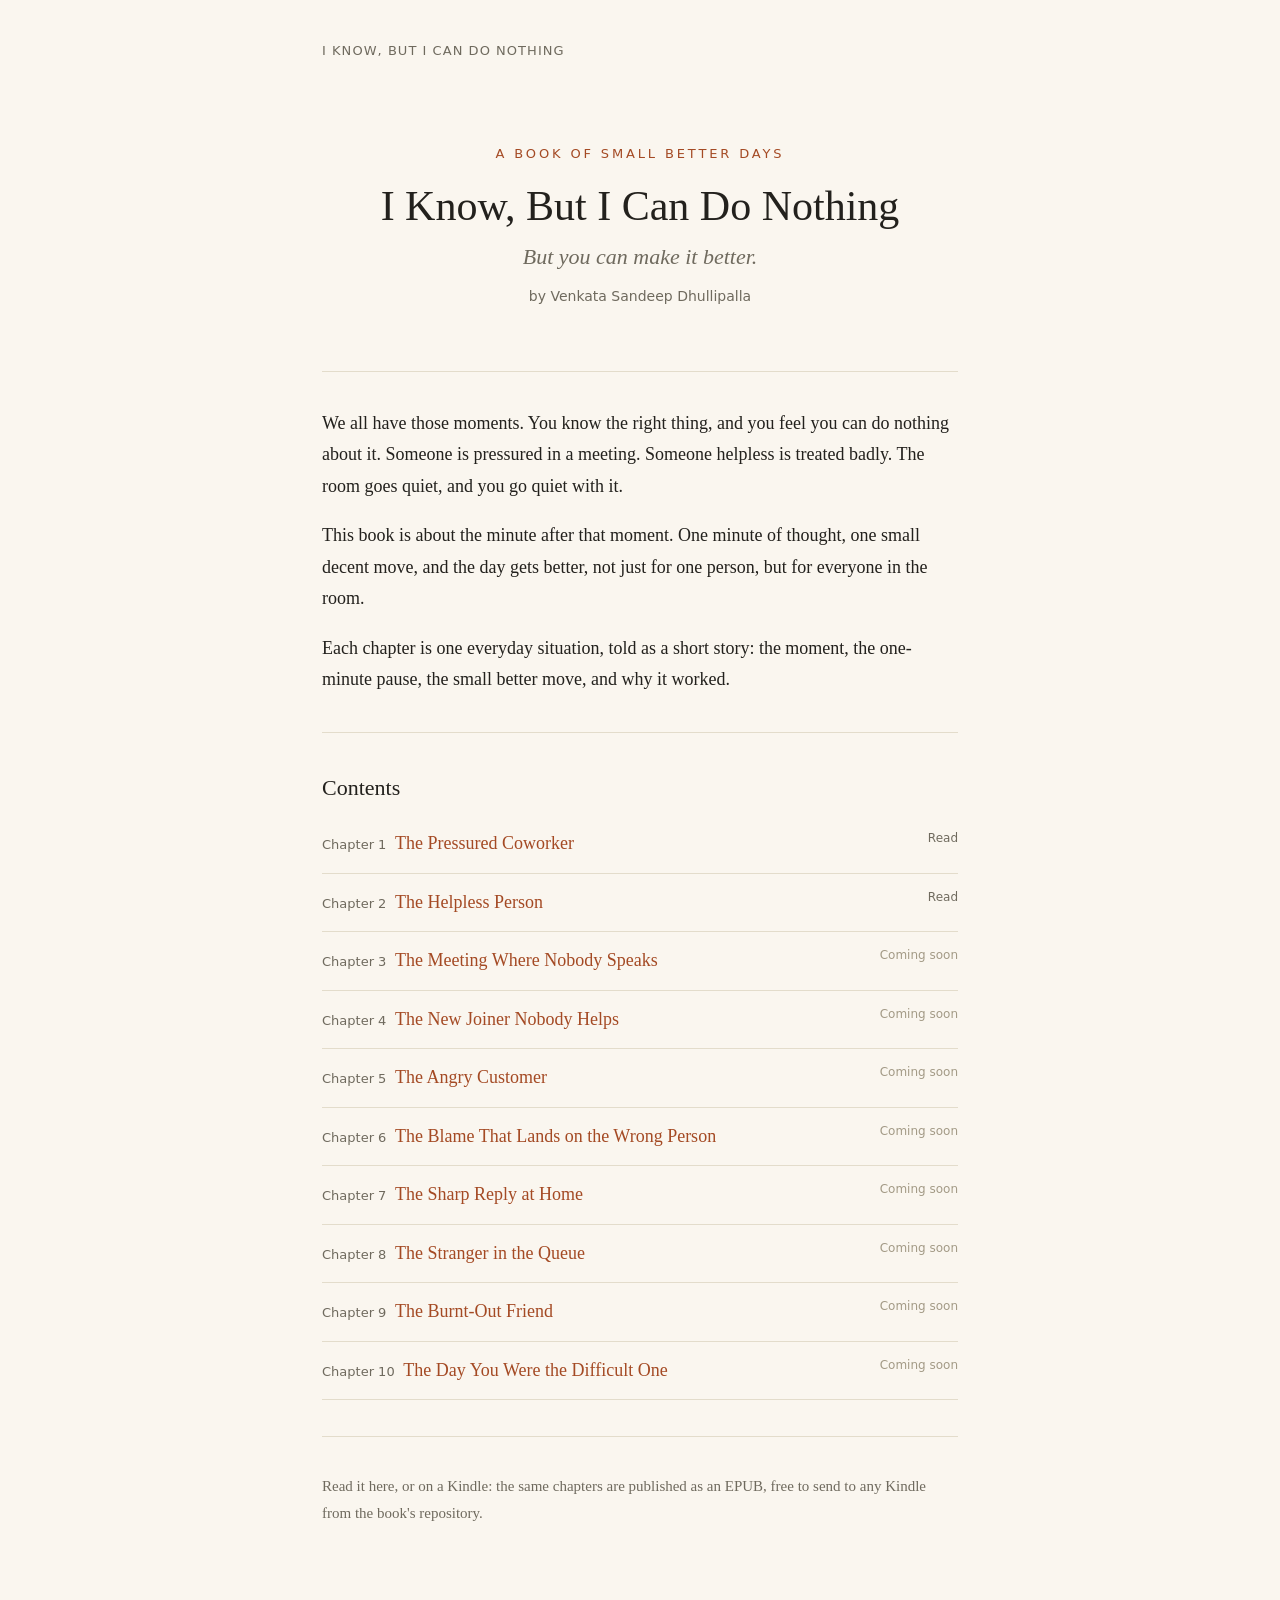
==== docs/index.html @ b76ef497 "Initial commit: I Know, But I Can Do Nothing - Chapters 1 and 2, GitHub Pages site, Kindle EPUB" ====
<!DOCTYPE html>
<html lang="en">
<head>
<meta charset="utf-8">
<meta name="viewport" content="width=device-width, initial-scale=1">
<title>I Know, But I Can Do Nothing | I Know, But I Can Do Nothing</title>
<link rel="stylesheet" href="style.css">
</head>
<body>
<div class="wrap">

<div class="topnav"><a href="index.html">I Know, But I Can Do Nothing</a></div>
<div class="cover">
<div class="kicker">A book of small better days</div>
<h1>I Know, But I Can Do Nothing</h1>
<p class="tagline">But you can make it better.</p>
<p class="author">by Venkata Sandeep Dhullipalla</p>
</div>
<hr class="rule">
<p>We all have those moments. You know the right thing, and you feel you can do nothing about it. Someone is pressured in a meeting. Someone helpless is treated badly. The room goes quiet, and you go quiet with it.</p>
<p>This book is about the minute after that moment. One minute of thought, one small decent move, and the day gets better, not just for one person, but for everyone in the room.</p>
<p>Each chapter is one everyday situation, told as a short story: the moment, the one-minute pause, the small better move, and why it worked.</p>
<hr class="rule">
<h2>Contents</h2>
<ul class="toc">
<li><span><span class="n">Chapter 1</span> &nbsp;<a href="01-the-pressured-coworker.html">The Pressured Coworker</a></span><span class="st ">Read</span></li><li><span><span class="n">Chapter 2</span> &nbsp;<a href="02-the-helpless-person.html">The Helpless Person</a></span><span class="st ">Read</span></li><li><span><span class="n">Chapter 3</span> &nbsp;<a href="03-the-meeting-where-nobody-speaks.html">The Meeting Where Nobody Speaks</a></span><span class="st soon">Coming soon</span></li><li><span><span class="n">Chapter 4</span> &nbsp;<a href="04-the-new-joiner-nobody-helps.html">The New Joiner Nobody Helps</a></span><span class="st soon">Coming soon</span></li><li><span><span class="n">Chapter 5</span> &nbsp;<a href="05-the-angry-customer.html">The Angry Customer</a></span><span class="st soon">Coming soon</span></li><li><span><span class="n">Chapter 6</span> &nbsp;<a href="06-the-blame-that-lands-on-the-wrong-person.html">The Blame That Lands on the Wrong Person</a></span><span class="st soon">Coming soon</span></li><li><span><span class="n">Chapter 7</span> &nbsp;<a href="07-the-sharp-reply-at-home.html">The Sharp Reply at Home</a></span><span class="st soon">Coming soon</span></li><li><span><span class="n">Chapter 8</span> &nbsp;<a href="08-the-stranger-in-the-queue.html">The Stranger in the Queue</a></span><span class="st soon">Coming soon</span></li><li><span><span class="n">Chapter 9</span> &nbsp;<a href="09-the-burnt-out-friend.html">The Burnt-Out Friend</a></span><span class="st soon">Coming soon</span></li><li><span><span class="n">Chapter 10</span> &nbsp;<a href="10-the-day-you-were-the-difficult-one.html">The Day You Were the Difficult One</a></span><span class="st soon">Coming soon</span></li>
</ul>
<hr class="rule">
<p class="small">Read it here, or on a Kindle: the same chapters are published as an EPUB, free to send to any Kindle from the book's repository.</p>

</div>
</body>
</html>
---- docs/style.css ----
/* Book reader styles: I Know, But I Can Do Nothing */
:root {
  --paper: #faf6ef;
  --ink: #23211d;
  --muted: #6f6a5e;
  --accent: #a44a24;
  --line: #e3dccb;
  --card: #fffdf8;
}
* { box-sizing: border-box; }
body {
  margin: 0;
  background: var(--paper);
  color: var(--ink);
  font-family: Georgia, "Times New Roman", serif;
  font-size: 18px;
  line-height: 1.75;
}
.wrap { max-width: 680px; margin: 0 auto; padding: 40px 22px 80px; }
a { color: var(--accent); text-decoration: none; }
a:hover { text-decoration: underline; }
.topnav {
  font-family: system-ui, sans-serif;
  font-size: 13px;
  letter-spacing: 0.08em;
  text-transform: uppercase;
  color: var(--muted);
  margin-bottom: 32px;
}
.topnav a { color: var(--muted); }
.cover { text-align: center; padding: 48px 0 8px; }
.cover .kicker {
  font-family: system-ui, sans-serif;
  font-size: 13px;
  letter-spacing: 0.22em;
  text-transform: uppercase;
  color: var(--accent);
}
.cover h1 { font-size: 42px; line-height: 1.15; margin: 16px 0 8px; font-weight: normal; }
.cover .tagline { font-style: italic; font-size: 22px; color: var(--muted); margin: 0 0 8px; }
.cover .author { font-family: system-ui, sans-serif; font-size: 14px; color: var(--muted); }
.rule { border: none; border-top: 1px solid var(--line); margin: 36px 0; }
.toc { list-style: none; padding: 0; margin: 0; }
.toc li {
  display: flex;
  justify-content: space-between;
  gap: 16px;
  padding: 13px 0;
  border-bottom: 1px solid var(--line);
}
.toc .n { font-family: system-ui, sans-serif; font-size: 13px; color: var(--muted); white-space: nowrap; }
.toc .st { font-family: system-ui, sans-serif; font-size: 12px; color: var(--muted); white-space: nowrap; }
.toc .soon { color: #a39a86; }
h1.chapter { font-size: 32px; line-height: 1.25; font-weight: normal; margin: 8px 0 24px; }
h2 { font-size: 22px; margin: 36px 0 8px; font-weight: normal; }
h2::before { content: ""; }
p { margin: 0 0 18px; }
.chapternav {
  display: flex;
  justify-content: space-between;
  gap: 16px;
  margin-top: 48px;
  padding-top: 20px;
  border-top: 1px solid var(--line);
  font-family: system-ui, sans-serif;
  font-size: 15px;
}
.note {
  background: var(--card);
  border: 1px solid var(--line);
  border-radius: 8px;
  padding: 16px 20px;
  font-size: 16px;
}
.small { font-size: 15px; color: var(--muted); }
@media (max-width: 600px) {
  body { font-size: 17px; }
  .cover h1 { font-size: 32px; }
}
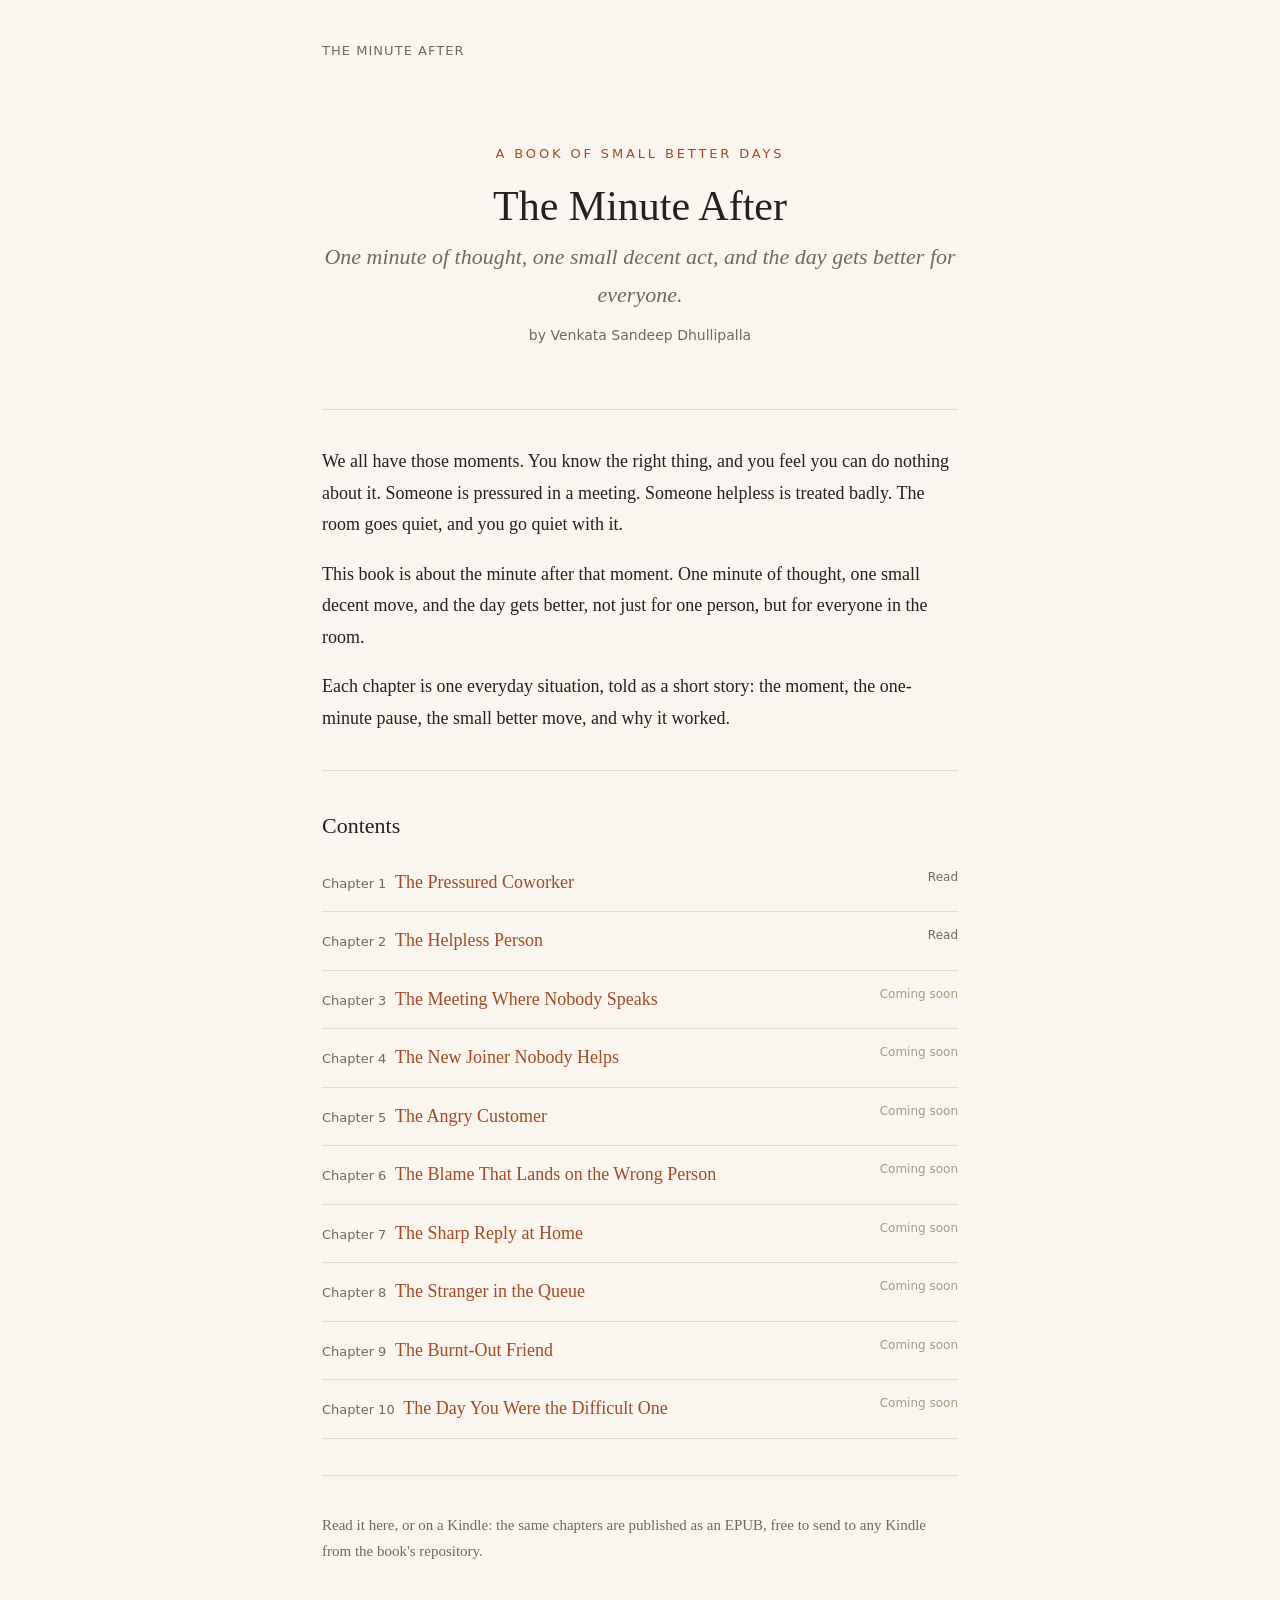
==== commit 063d8e2c: "Retitle the book: The Minute After - One minute of thought, one small decent act, and the day gets b" ====
--- a/docs/index.html
+++ b/docs/index.html
@@ -3,17 +3,17 @@
 <head>
 <meta charset="utf-8">
 <meta name="viewport" content="width=device-width, initial-scale=1">
-<title>I Know, But I Can Do Nothing | I Know, But I Can Do Nothing</title>
+<title>The Minute After | The Minute After</title>
 <link rel="stylesheet" href="style.css">
 </head>
 <body>
 <div class="wrap">
 
-<div class="topnav"><a href="index.html">I Know, But I Can Do Nothing</a></div>
+<div class="topnav"><a href="index.html">The Minute After</a></div>
 <div class="cover">
 <div class="kicker">A book of small better days</div>
-<h1>I Know, But I Can Do Nothing</h1>
-<p class="tagline">But you can make it better.</p>
+<h1>The Minute After</h1>
+<p class="tagline">One minute of thought, one small decent act, and the day gets better for everyone.</p>
 <p class="author">by Venkata Sandeep Dhullipalla</p>
 </div>
 <hr class="rule">
--- a/docs/style.css
+++ b/docs/style.css
@@ -1,4 +1,4 @@
-/* Book reader styles: I Know, But I Can Do Nothing */
+/* Book reader styles: The Minute After */
 :root {
   --paper: #faf6ef;
   --ink: #23211d;
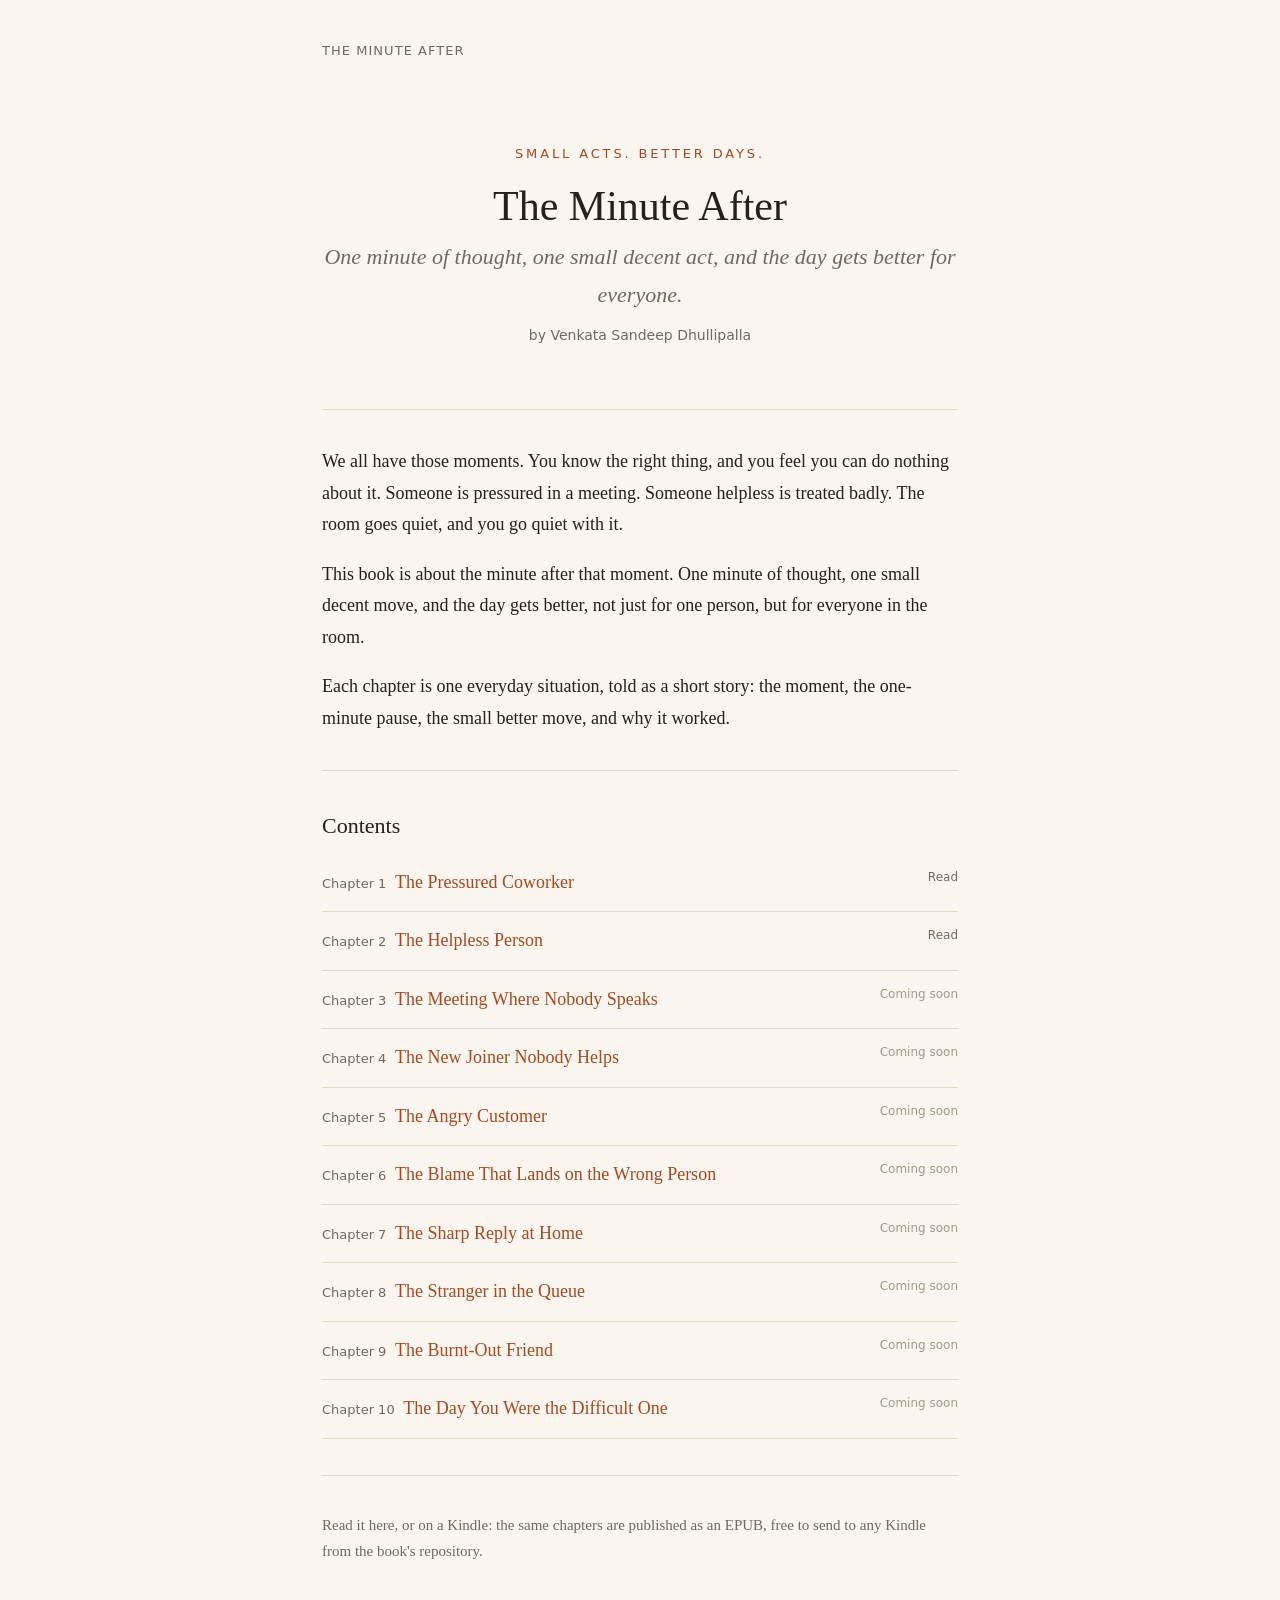
==== commit 8f8d5445: "Adopt the master writing prompt (WRITING_GUIDE.md); subtitle Small Acts. Better Days. on the cover a" ====
--- a/docs/index.html
+++ b/docs/index.html
@@ -11,7 +11,7 @@
 
 <div class="topnav"><a href="index.html">The Minute After</a></div>
 <div class="cover">
-<div class="kicker">A book of small better days</div>
+<div class="kicker">Small Acts. Better Days.</div>
 <h1>The Minute After</h1>
 <p class="tagline">One minute of thought, one small decent act, and the day gets better for everyone.</p>
 <p class="author">by Venkata Sandeep Dhullipalla</p>
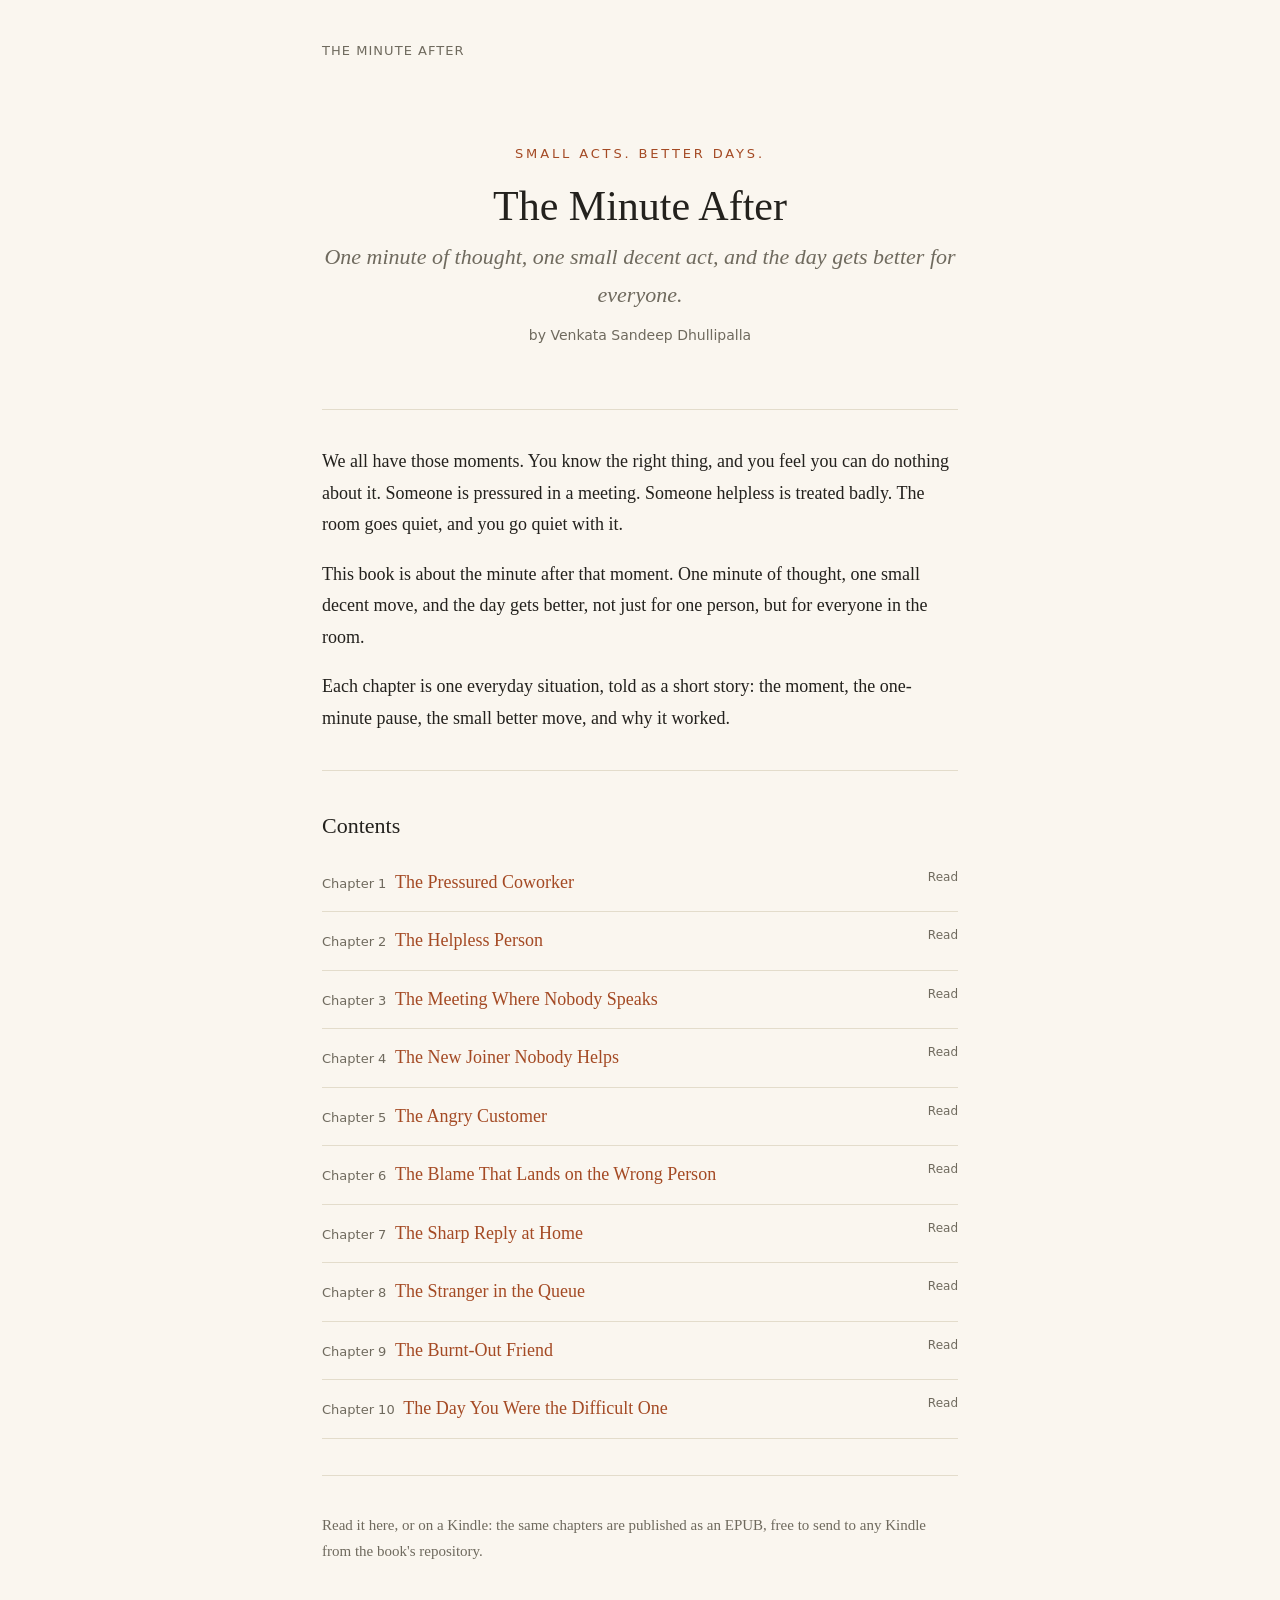
==== commit f4fd2140: "Write Chapters 3-10 to the master prompt: connected world, growing complexity, flawed narrator, impe" ====
--- a/docs/index.html
+++ b/docs/index.html
@@ -23,7 +23,7 @@
 <hr class="rule">
 <h2>Contents</h2>
 <ul class="toc">
-<li><span><span class="n">Chapter 1</span> &nbsp;<a href="01-the-pressured-coworker.html">The Pressured Coworker</a></span><span class="st ">Read</span></li><li><span><span class="n">Chapter 2</span> &nbsp;<a href="02-the-helpless-person.html">The Helpless Person</a></span><span class="st ">Read</span></li><li><span><span class="n">Chapter 3</span> &nbsp;<a href="03-the-meeting-where-nobody-speaks.html">The Meeting Where Nobody Speaks</a></span><span class="st soon">Coming soon</span></li><li><span><span class="n">Chapter 4</span> &nbsp;<a href="04-the-new-joiner-nobody-helps.html">The New Joiner Nobody Helps</a></span><span class="st soon">Coming soon</span></li><li><span><span class="n">Chapter 5</span> &nbsp;<a href="05-the-angry-customer.html">The Angry Customer</a></span><span class="st soon">Coming soon</span></li><li><span><span class="n">Chapter 6</span> &nbsp;<a href="06-the-blame-that-lands-on-the-wrong-person.html">The Blame That Lands on the Wrong Person</a></span><span class="st soon">Coming soon</span></li><li><span><span class="n">Chapter 7</span> &nbsp;<a href="07-the-sharp-reply-at-home.html">The Sharp Reply at Home</a></span><span class="st soon">Coming soon</span></li><li><span><span class="n">Chapter 8</span> &nbsp;<a href="08-the-stranger-in-the-queue.html">The Stranger in the Queue</a></span><span class="st soon">Coming soon</span></li><li><span><span class="n">Chapter 9</span> &nbsp;<a href="09-the-burnt-out-friend.html">The Burnt-Out Friend</a></span><span class="st soon">Coming soon</span></li><li><span><span class="n">Chapter 10</span> &nbsp;<a href="10-the-day-you-were-the-difficult-one.html">The Day You Were the Difficult One</a></span><span class="st soon">Coming soon</span></li>
+<li><span><span class="n">Chapter 1</span> &nbsp;<a href="01-the-pressured-coworker.html">The Pressured Coworker</a></span><span class="st ">Read</span></li><li><span><span class="n">Chapter 2</span> &nbsp;<a href="02-the-helpless-person.html">The Helpless Person</a></span><span class="st ">Read</span></li><li><span><span class="n">Chapter 3</span> &nbsp;<a href="03-the-meeting-where-nobody-speaks.html">The Meeting Where Nobody Speaks</a></span><span class="st ">Read</span></li><li><span><span class="n">Chapter 4</span> &nbsp;<a href="04-the-new-joiner-nobody-helps.html">The New Joiner Nobody Helps</a></span><span class="st ">Read</span></li><li><span><span class="n">Chapter 5</span> &nbsp;<a href="05-the-angry-customer.html">The Angry Customer</a></span><span class="st ">Read</span></li><li><span><span class="n">Chapter 6</span> &nbsp;<a href="06-the-blame-that-lands-on-the-wrong-person.html">The Blame That Lands on the Wrong Person</a></span><span class="st ">Read</span></li><li><span><span class="n">Chapter 7</span> &nbsp;<a href="07-the-sharp-reply-at-home.html">The Sharp Reply at Home</a></span><span class="st ">Read</span></li><li><span><span class="n">Chapter 8</span> &nbsp;<a href="08-the-stranger-in-the-queue.html">The Stranger in the Queue</a></span><span class="st ">Read</span></li><li><span><span class="n">Chapter 9</span> &nbsp;<a href="09-the-burnt-out-friend.html">The Burnt-Out Friend</a></span><span class="st ">Read</span></li><li><span><span class="n">Chapter 10</span> &nbsp;<a href="10-the-day-you-were-the-difficult-one.html">The Day You Were the Difficult One</a></span><span class="st ">Read</span></li>
 </ul>
 <hr class="rule">
 <p class="small">Read it here, or on a Kindle: the same chapters are published as an EPUB, free to send to any Kindle from the book's repository.</p>
--- a/docs/style.css
+++ b/docs/style.css
@@ -39,6 +39,8 @@
 .cover h1 { font-size: 42px; line-height: 1.15; margin: 16px 0 8px; font-weight: normal; }
 .cover .tagline { font-style: italic; font-size: 22px; color: var(--muted); margin: 0 0 8px; }
 .cover .author { font-family: system-ui, sans-serif; font-size: 14px; color: var(--muted); }
+.coverimg { width: 100%; max-width: 460px; border-radius: 6px; box-shadow: 0 8px 28px rgba(35,33,29,0.18); margin: 0 auto 8px; display: block; }
+.illustration { width: 100%; border-radius: 6px; margin: 0 0 28px; display: block; }
 .rule { border: none; border-top: 1px solid var(--line); margin: 36px 0; }
 .toc { list-style: none; padding: 0; margin: 0; }
 .toc li {
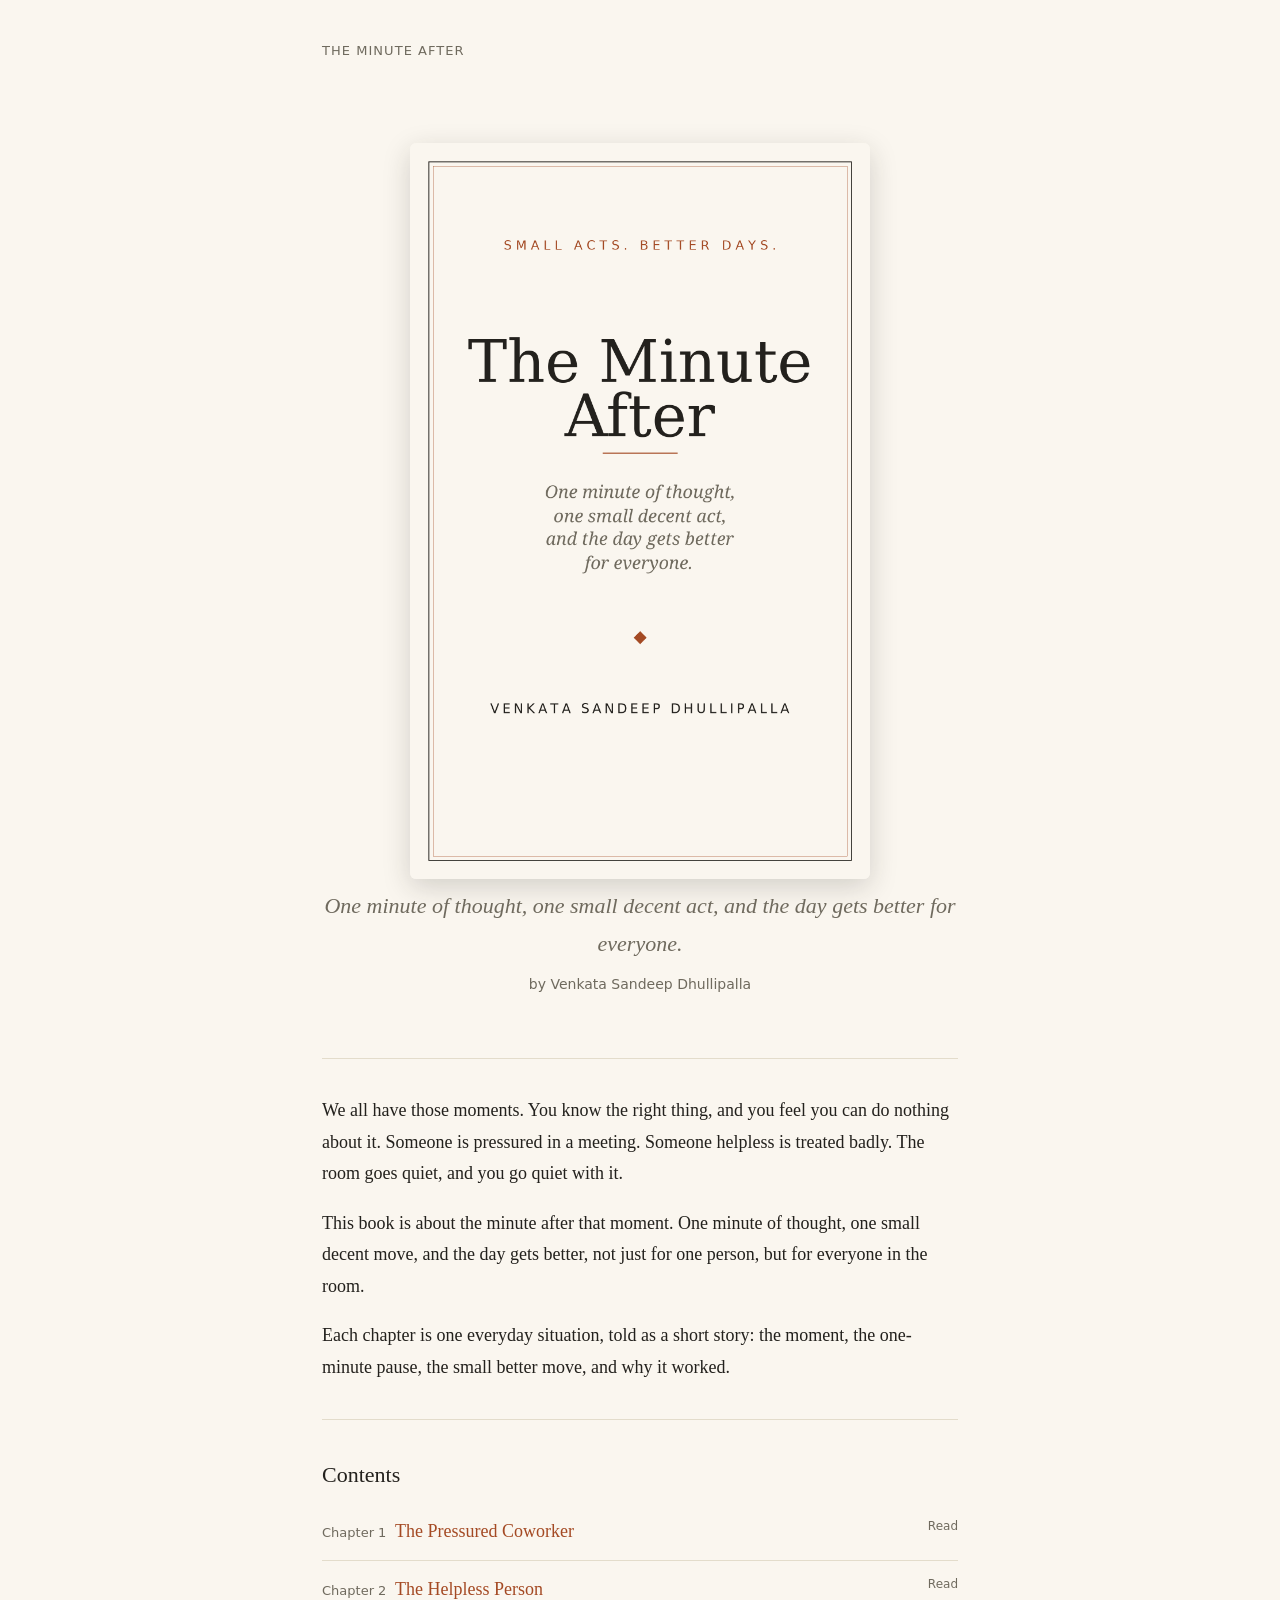
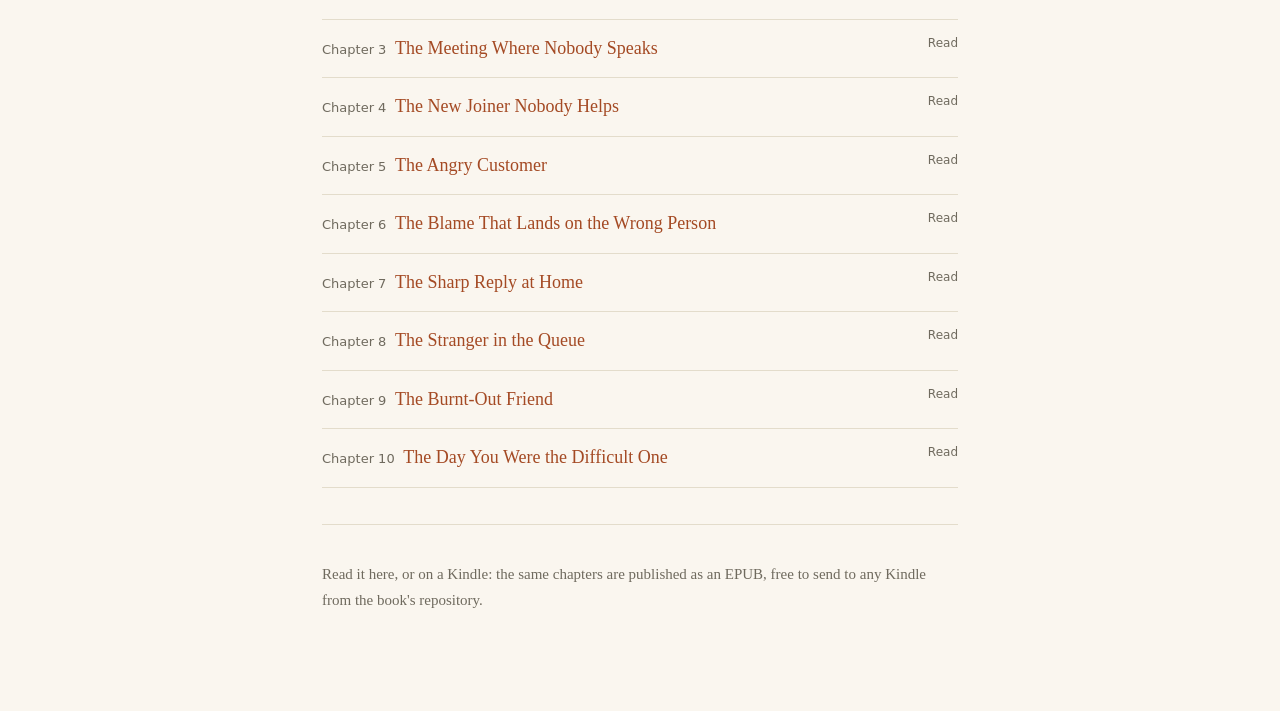
==== commit 5d726ebf: "Rebuild with cover: site, preview, and EPUB now carry the typographic cover" ====
--- a/docs/index.html
+++ b/docs/index.html
@@ -11,8 +11,7 @@
 
 <div class="topnav"><a href="index.html">The Minute After</a></div>
 <div class="cover">
-<div class="kicker">Small Acts. Better Days.</div>
-<h1>The Minute After</h1>
+<img class="coverimg" src="cover.png" alt="The Minute After cover art">
 <p class="tagline">One minute of thought, one small decent act, and the day gets better for everyone.</p>
 <p class="author">by Venkata Sandeep Dhullipalla</p>
 </div>
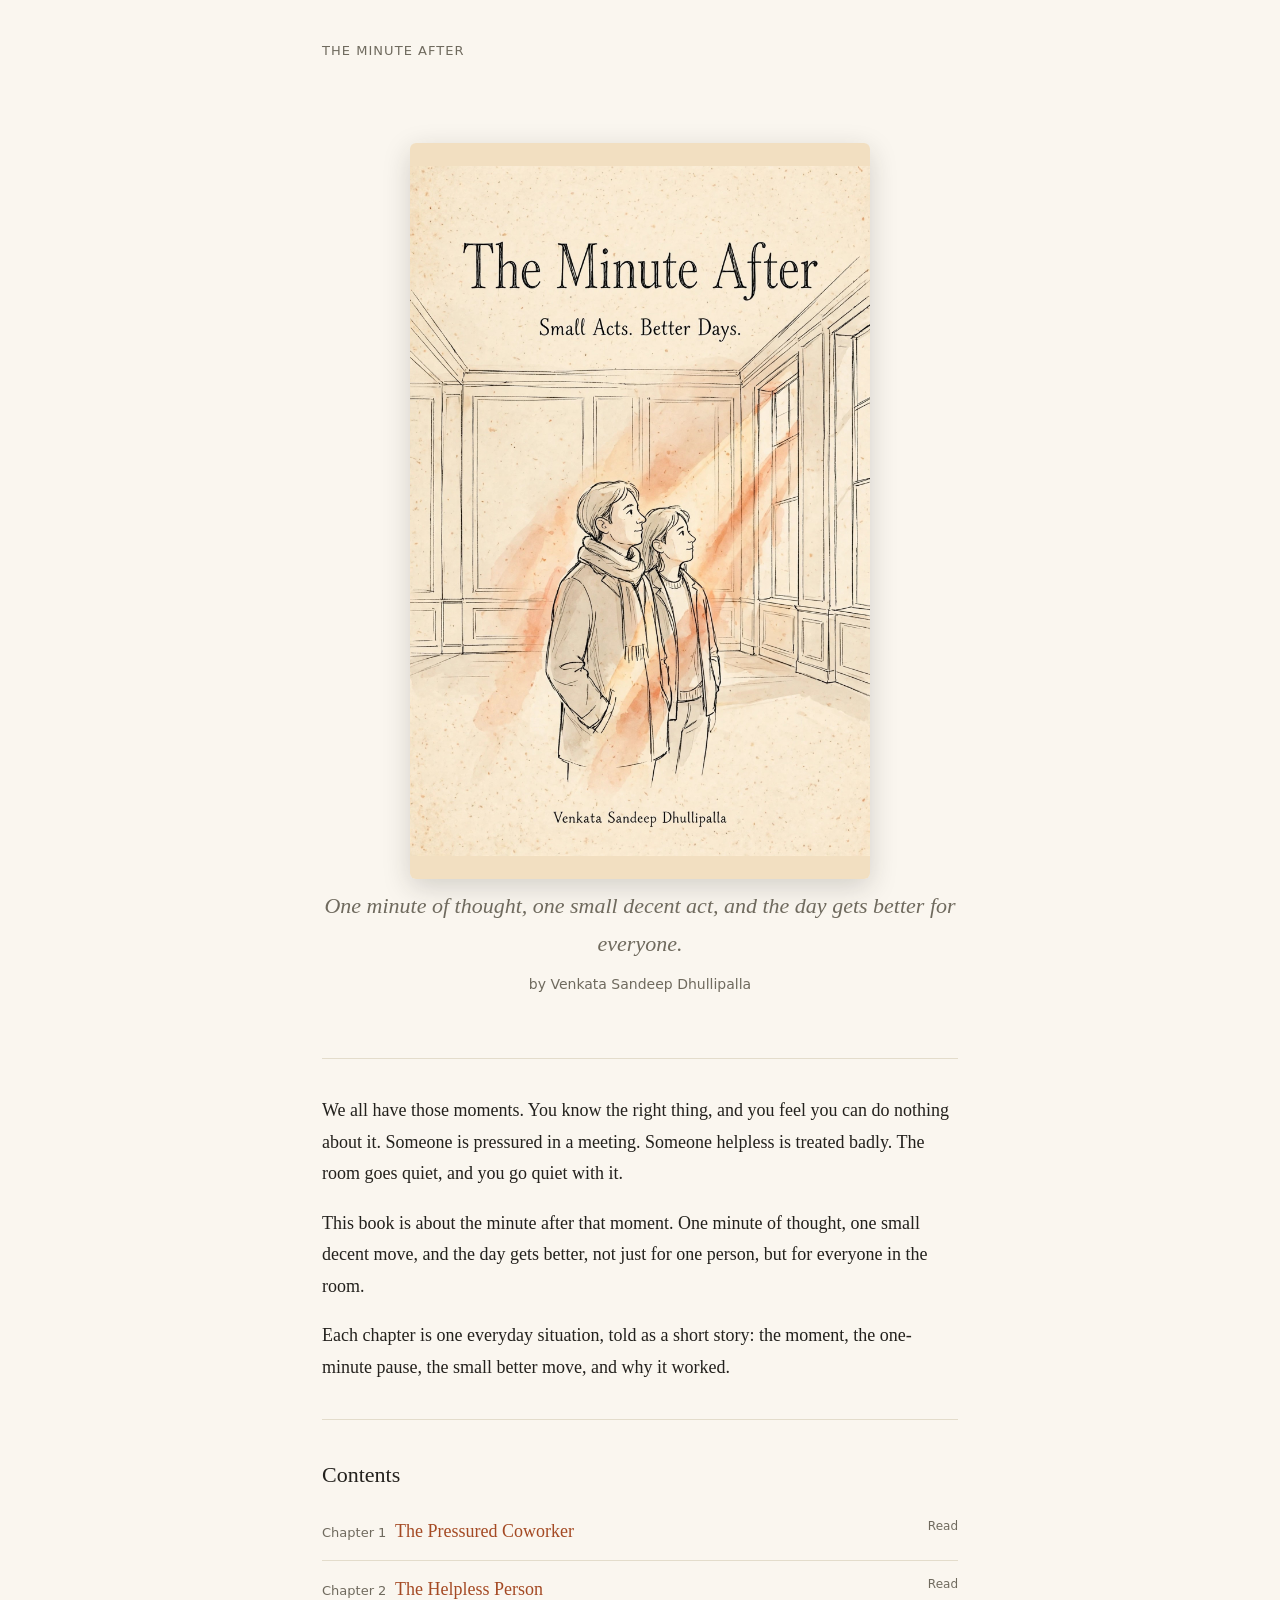
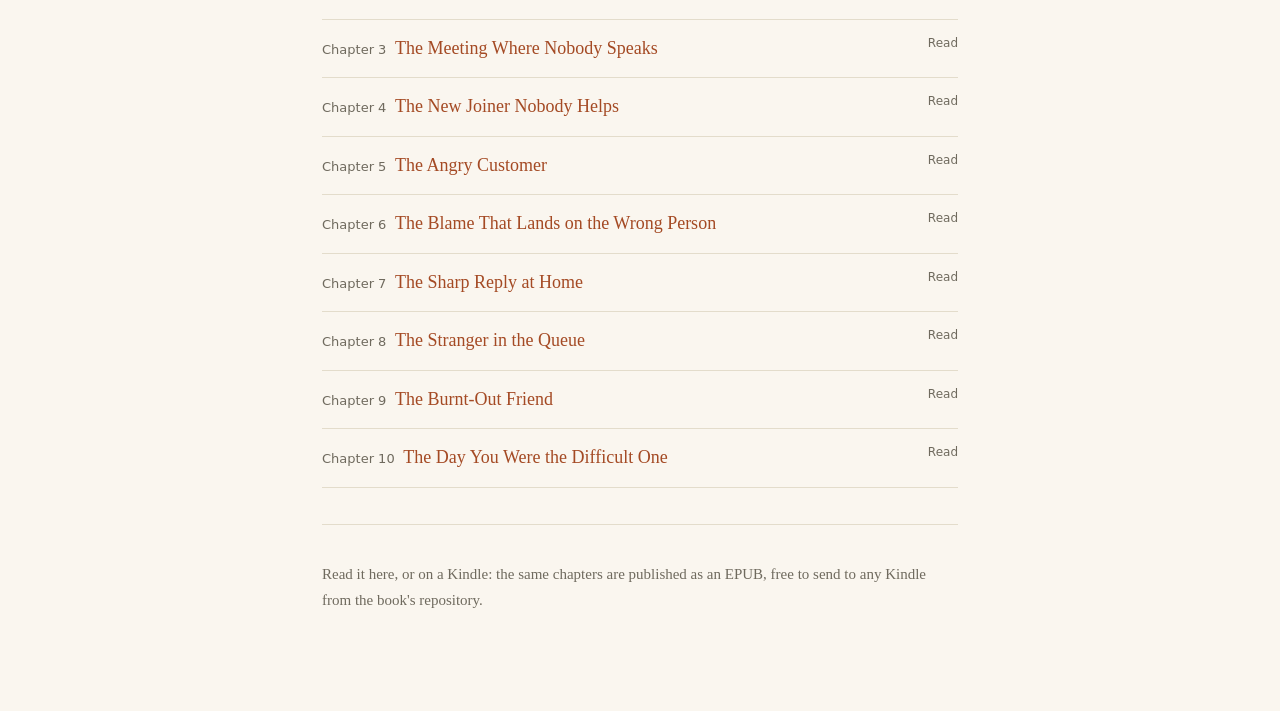
==== commit 68679dc9: "Illustrated edition: cartoonist cover + one illustration per chapter - Cover: ink-sketch, two figure" ====
--- a/docs/index.html
+++ b/docs/index.html
@@ -11,7 +11,7 @@
 
 <div class="topnav"><a href="index.html">The Minute After</a></div>
 <div class="cover">
-<img class="coverimg" src="cover.png" alt="The Minute After cover art">
+<img class="coverimg" src="cover.jpg" alt="The Minute After cover art">
 <p class="tagline">One minute of thought, one small decent act, and the day gets better for everyone.</p>
 <p class="author">by Venkata Sandeep Dhullipalla</p>
 </div>
